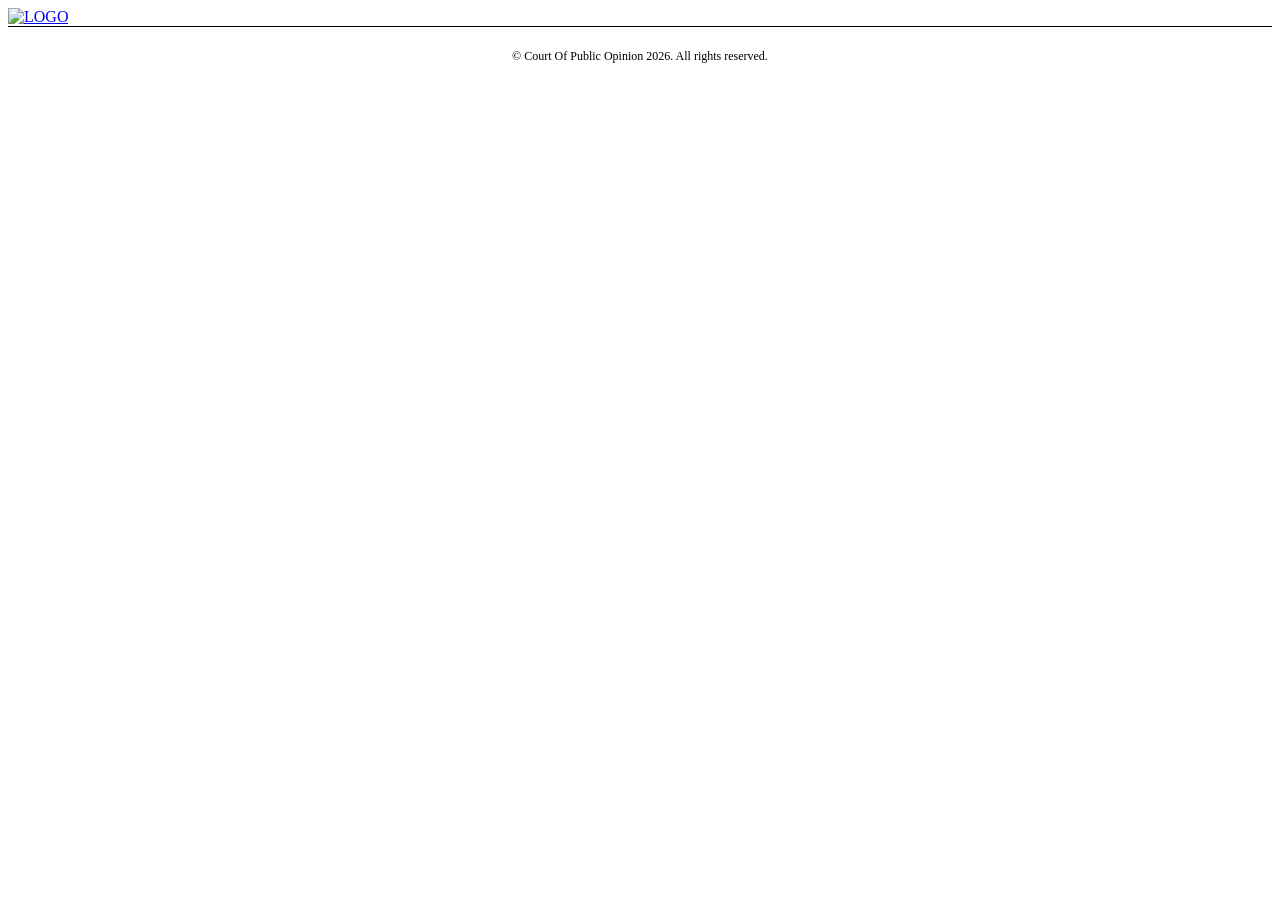
==== client/index.html @ edfc86d5 "start of html, created folder structure" ====
<!DOCTYPE html>
<html lang="en">
<head>
    <meta charset="UTF-8">
    <meta name="viewport" content="width=device-width, initial-scale=1.0">
    <title>Home Page</title>
    <link rel="stylesheet" href="/client/styles/style.css">
</head>
<body>
    <header>
        <a href="/client/index.html">
            <img class="logo" src="/client/assets/#" alt="LOGO">
        </a>
    </header>

    <main>


    </main>

    <footer>
        <p class="copyright">© Court Of Public Opinion 2026. All rights reserved.</p>
    </footer>
    <div id="notification" class="notification hidden"></div>
    <script src=""></script>
</body>

</html>
---- client/styles/style.css ----
footer {
	/*background-color:*/
	padding: 10px;
	text-align: center;
	border-top: 1px solid; /*add color*/
}

.copyright {
	font-size: 12px;
	/*color:*/
}

.notification {
	position: fixed;
	bottom: 20px;
	left: 50%;
	transform: translateX(-50%);
    /*background: #333;
	color: #fff;*/
	padding: 12px 20px;
	border-radius: 8px;
	opacity: 0;
	transition: opacity 0.3s ease;
	pointer-events: none;
}

.notification.show {
	opacity: 1;
}
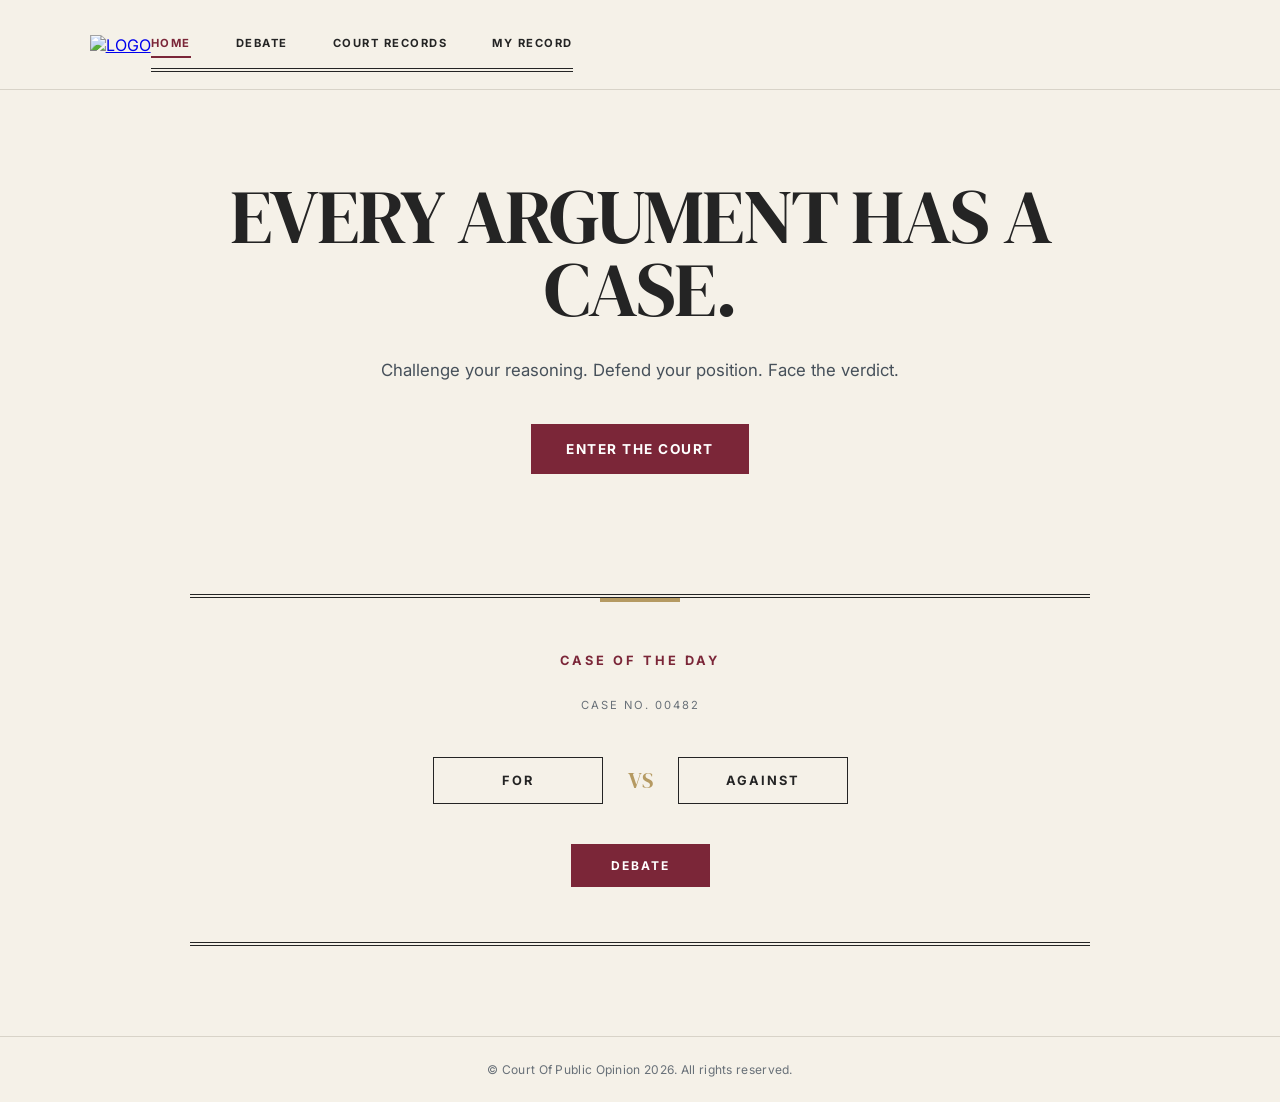
==== commit f8485912: "start on style, index almost finished" ====
--- a/client/index.html
+++ b/client/index.html
@@ -1,28 +1,51 @@
-<!DOCTYPE html>
+<!doctype html>
 <html lang="en">
-<head>
-    <meta charset="UTF-8">
-    <meta name="viewport" content="width=device-width, initial-scale=1.0">
-    <title>Home Page</title>
-    <link rel="stylesheet" href="/client/styles/style.css">
-</head>
-<body>
-    <header>
-        <a href="/client/index.html">
-            <img class="logo" src="/client/assets/#" alt="LOGO">
-        </a>
-    </header>
+	<head>
+		<meta charset="UTF-8" />
+		<meta name="viewport" content="width=device-width, initial-scale=1.0" />
+		<title>Home Page</title>
+		<link rel="stylesheet" href="/client/styles/style.css" />
+	</head>
+	<body>
+		<header>
+			<a href="/client/index.html">
+				<img class="logo" src="/client/assets/#" alt="LOGO" />
+			</a>
+			<nav>
+				<a href="/client/index.html" class="active">HOME</a>
+				<a href="/client/pages/debate.html">DEBATE</a>
+				<a href="/client/pages/cases.html">COURT RECORDS</a>
+				<a href="/client/pages/profile.html">MY RECORD</a>
+			</nav>
+		</header>
 
-    <main>
+		<main>
+			<div class="argument">
+				<h1>EVERY ARGUMENT HAS A CASE.</h1>
+				<p>Challenge your reasoning. Defend your position. Face the verdict.</p>
 
+				<a id="court_btn" href="">ENTER THE COURT</a>
+			</div>
+			<div class="debate">
+				<h1>CASE OF THE DAY</h1>
+				<p class="case-number">CASE NO. 00482</p>
+				<p id="daily_case"></p>
+				<div class="sides">
+					<button>FOR</button>
+					<span>VS</span>
+					<button>AGAINST</button>
+				</div>
 
-    </main>
+				<a id="debate_btn" href="">DEBATE</a>
+			</div>
+		</main>
 
-    <footer>
-        <p class="copyright">© Court Of Public Opinion 2026. All rights reserved.</p>
-    </footer>
-    <div id="notification" class="notification hidden"></div>
-    <script src=""></script>
-</body>
-
-</html>+		<footer>
+			<p class="copyright">
+				© Court Of Public Opinion 2026. All rights reserved.
+			</p>
+		</footer>
+		<div id="notification" class="notification hidden"></div>
+		<script src=""></script>
+	</body>
+</html>
--- a/client/styles/style.css
+++ b/client/styles/style.css
@@ -1,29 +1,499 @@
+/* =========================
+   COURT OF PUBLIC OPINION
+   HOME PAGE
+   ========================= */
+
+@import url('https://fonts.googleapis.com/css2?family=DM+Serif+Display&family=Inter:wght@400;500;600;700&display=swap');
+
+
+/* ---------- RESET ---------- */
+
+* {
+    margin: 0;
+    padding: 0;
+    box-sizing: border-box;
+}
+
+body {
+    min-height: 100vh;
+    background-color: #F5F1E8;
+    color: #242424;
+    font-family: "Inter", sans-serif;
+
+    display: flex;
+    flex-direction: column;
+}
+
+
+/* ---------- HEADER ---------- */
+
+header {
+    width: 100%;
+    height: 90px;
+
+    display: flex;
+    align-items: center;
+
+    padding: 0 7%;
+
+    border-bottom: 1px solid #D8D3C8;
+}
+
+.logo {
+    width: 55px;
+    height: 55px;
+    object-fit: contain;
+}
+
+/* =========================
+   NAVIGATION
+   ========================= */
+
+nav {
+    height: 55px;
+
+    display: flex;
+
+    justify-content: center;
+    align-items: center;
+
+    gap: 45px;
+
+    border-bottom: 4px double #242424;
+}
+
+
+nav a {
+    position: relative;
+
+    color: #242424;
+
+    text-decoration: none;
+
+    font-size: 0.7rem;
+    font-weight: 700;
+
+    letter-spacing: 1.5px;
+
+    transition: color 0.2s ease;
+}
+
+
+/* Burgundy hover */
+
+nav a:hover {
+    color: #7B2638;
+}
+
+
+/* Active page */
+
+nav a.active {
+    color: #7B2638;
+}
+
+
+/* Little line under active page */
+
+nav a.active::after {
+    content: "";
+
+    position: absolute;
+
+    left: 0;
+    bottom: -8px;
+
+    width: 100%;
+    height: 2px;
+
+    background-color: #7B2638;
+}
+
+
+/* ---------- MAIN ---------- */
+
+main {
+    flex: 1;
+
+    width: 100%;
+    max-width: 1200px;
+
+    margin: 0 auto;
+    padding: 90px 40px;
+
+    display: flex;
+    flex-direction: column;
+    align-items: center;
+    gap: 120px;
+}
+
+
+/* ---------- HERO / ARGUMENT ---------- */
+
+.argument {
+    width: 100%;
+    max-width: 900px;
+
+    text-align: center;
+
+    display: flex;
+    flex-direction: column;
+    align-items: center;
+}
+
+.argument h1 {
+    font-family: "DM Serif Display", serif;
+
+    font-size: clamp(3rem, 6vw, 5.5rem);
+    font-weight: 400;
+    line-height: 0.95;
+
+    letter-spacing: -2px;
+
+    max-width: 850px;
+
+    color: #242424;
+}
+
+.argument p {
+    margin-top: 30px;
+
+    font-size: 1.05rem;
+    line-height: 1.7;
+
+    color: #46505A;
+
+    max-width: 550px;
+}
+
+
+/* ---------- ENTER COURT BUTTON ---------- */
+
+#court_btn {
+    margin-top: 40px;
+
+    padding: 16px 34px;
+
+    background-color: #7B2638;
+    color: #FFFFFF;
+
+    text-decoration: none;
+
+    font-size: 0.85rem;
+    font-weight: 700;
+
+    letter-spacing: 1.5px;
+
+    border: 1px solid #7B2638;
+
+    transition: 0.25s ease;
+}
+
+#court_btn:hover {
+    background-color: transparent;
+    color: #7B2638;
+}
+
+
+/* ---------- CASE OF THE DAY ---------- */
+
+.debate {
+    width: 100%;
+    max-width: 900px;
+
+    padding: 55px 65px;
+
+    background: #F5F1E8;
+
+    border-top: 4px double #242424;
+    border-bottom: 4px double #242424;
+
+    text-align: center;
+
+    position: relative;
+}
+
+/* Case number */
+
+.case-number {
+    font-family: "Inter", sans-serif;
+
+    font-size: 0.7rem;
+    letter-spacing: 2px;
+
+    color: #687078;
+
+    margin-bottom: 25px;
+}
+
+/* Main newspaper headline */
+
+#daily_case {
+    font-family: "DM Serif Display", serif;
+
+    font-size: clamp(2rem, 4vw, 3.2rem);
+
+    line-height: 1.1;
+
+    color: #242424;
+
+    max-width: 750px;
+
+    margin: 0 auto 45px;
+}
+
+
+/* =========================
+   FOR VS AGAINST
+   ========================= */
+
+.sides {
+    display: flex;
+
+    align-items: center;
+    justify-content: center;
+
+    gap: 25px;
+
+    width: 100%;
+}
+
+
+/* FOR / AGAINST */
+
+.sides button {
+    width: 170px;
+
+    padding: 15px 20px;
+
+    background: transparent;
+
+    border: 1px solid #242424;
+
+    color: #242424;
+
+    font-family: "Inter", sans-serif;
+
+    font-size: 0.8rem;
+    font-weight: 700;
+
+    letter-spacing: 2px;
+
+    cursor: pointer;
+
+    transition: all 0.25s ease;
+}
+
+.sides button:hover {
+    background: #7B2638;
+    border-color: #7B2638;
+
+    color: #FFFFFF;
+}
+
+
+/* VS */
+
+.sides span {
+    font-family: "DM Serif Display", serif;
+
+    font-size: 1.4rem;
+
+    color: #B59A62;
+
+	flex-shrink: 0;
+}
+/* Decorative gold line */
+
+.debate::before {
+    content: "";
+
+    position: absolute;
+
+    top: 0;
+    left: 50%;
+
+    transform: translateX(-50%);
+
+    width: 80px;
+    height: 4px;
+
+    background-color: #B59A62;
+}
+
+
+.debate h1:first-child {
+    font-family: "Inter", sans-serif;
+
+    font-size: 0.8rem;
+    font-weight: 700;
+
+    letter-spacing: 3px;
+
+    color: #7B2638;
+
+    margin-bottom: 30px;
+}
+
+
+/* Case question */
+
+#daily_case {
+    font-family: "DM Serif Display", serif;
+
+    font-size: clamp(1.8rem, 3vw, 2.7rem);
+
+    line-height: 1.25;
+
+    max-width: 700px;
+
+    margin: 0 auto 45px;
+
+    color: #242424;
+}
+
+/* =========================
+   DEBATE BUTTON
+   ========================= */
+
+#debate_btn {
+    display: inline-block;
+
+    margin-top: 40px;
+
+    padding: 14px 40px;
+
+    background: #7B2638;
+
+    color: #FFFFFF;
+
+    text-decoration: none;
+
+    font-size: 0.75rem;
+    font-weight: 700;
+
+    letter-spacing: 2px;
+
+    transition: all 0.25s ease;
+}
+
+#debate_btn:hover {
+    background: #242424;
+}
+
+/* ---------- FOOTER ---------- */
+
 footer {
-	/*background-color:*/
-	padding: 10px;
-	text-align: center;
-	border-top: 1px solid; /*add color*/
+    width: 100%;
+
+    padding: 25px 7%;
+
+    border-top: 1px solid #D8D3C8;
+
+    text-align: center;
 }
 
 .copyright {
-	font-size: 12px;
-	/*color:*/
-}
+    font-size: 0.75rem;
+
+    color: #687078;
+
+    letter-spacing: 0.3px;
+}
+
+
+/* ---------- NOTIFICATION ---------- */
 
 .notification {
-	position: fixed;
-	bottom: 20px;
-	left: 50%;
-	transform: translateX(-50%);
-    /*background: #333;
-	color: #fff;*/
-	padding: 12px 20px;
-	border-radius: 8px;
-	opacity: 0;
-	transition: opacity 0.3s ease;
-	pointer-events: none;
-}
-
-.notification.show {
-	opacity: 1;
-}
+    position: fixed;
+
+    bottom: 25px;
+    right: 25px;
+
+    padding: 15px 20px;
+
+    background-color: #242424;
+    color: #FFFFFF;
+
+    font-size: 0.85rem;
+
+    border-left: 4px solid #B59A62;
+
+    box-shadow: 0 8px 25px rgba(0, 0, 0, 0.12);
+
+    transition: 0.3s ease;
+}
+
+.hidden {
+    display: none;
+}
+
+
+/* ---------- MOBILE ---------- */
+
+@media (max-width: 700px) {
+
+    header {
+        height: 75px;
+        padding: 0 25px;
+    }
+
+	@media (max-width: 700px) {
+
+    header {
+        padding: 20px 20px 0;
+    }
+
+    nav {
+        gap: 20px;
+
+        overflow-x: auto;
+        justify-content: flex-start;
+
+        padding: 0 10px;
+    }
+
+    nav a {
+        white-space: nowrap;
+
+        font-size: 0.65rem;
+    }
+}
+
+    main {
+        padding: 65px 20px;
+        gap: 80px;
+    }
+
+    .argument h1 {
+        font-size: 3rem;
+    }
+
+    .argument p {
+        font-size: 0.95rem;
+    }
+
+    .debate {
+        padding: 40px 20px;
+    }
+
+    #daily_case {
+        font-size: 1.8rem;
+    }
+
+    .debate h1:nth-of-type(2) {
+        display: block;
+
+        margin: 15px 0;
+    }
+
+    .debate button {
+        width: 100%;
+        max-width: 220px;
+    }
+
+    #debate_btn {
+        width: 100%;
+        max-width: 220px;
+    }
+}
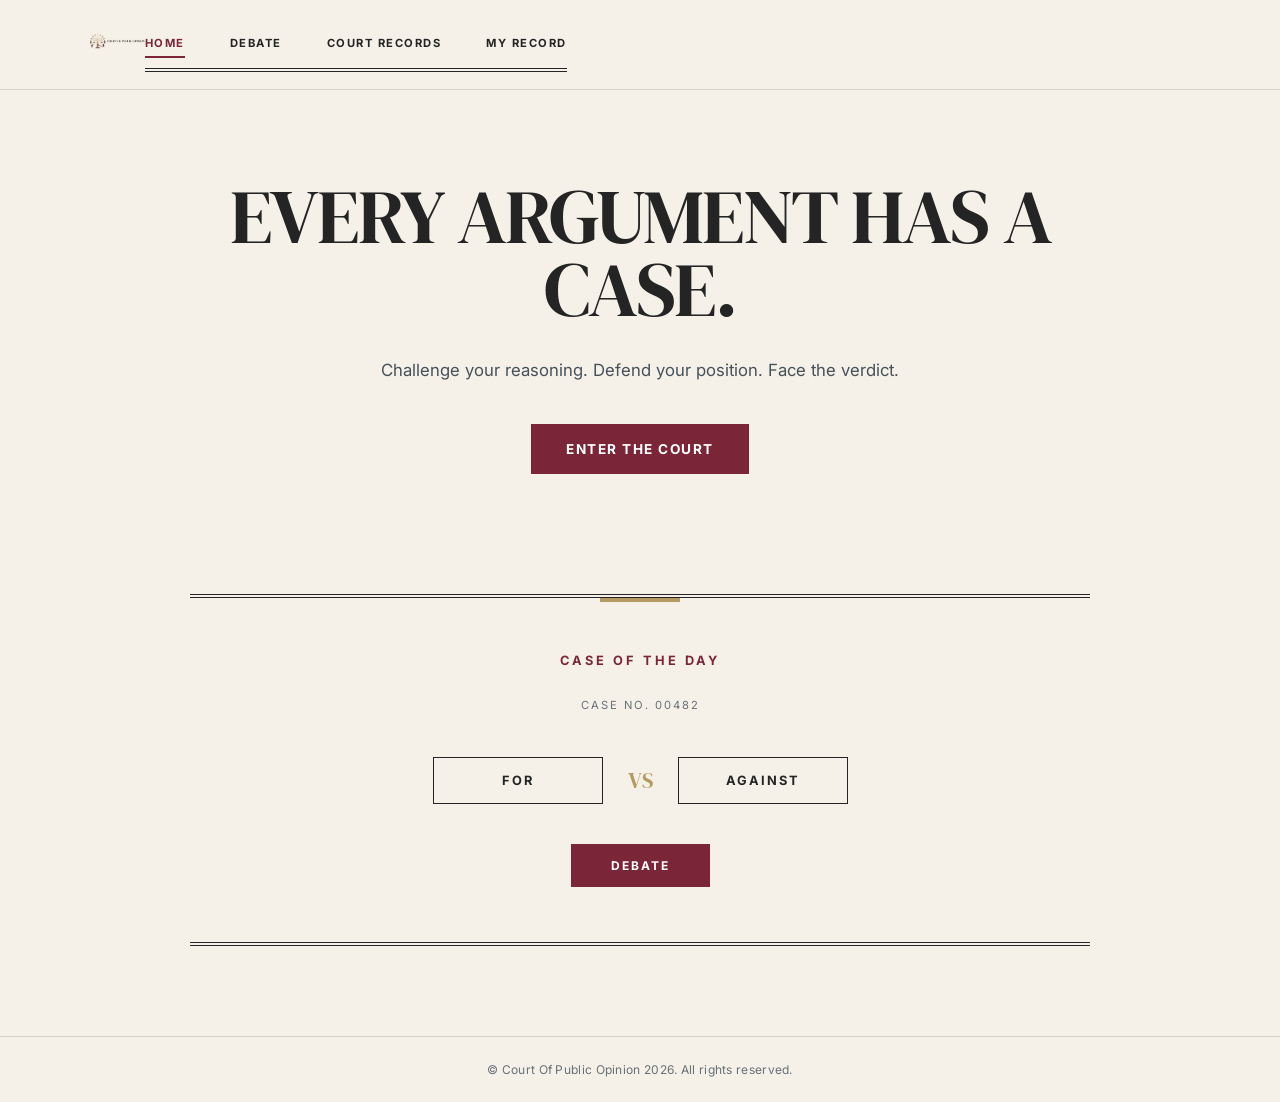
==== commit 0c617c8e: "profile php and js almost complete" ====
--- a/client/index.html
+++ b/client/index.html
@@ -9,7 +9,7 @@
 	<body>
 		<header>
 			<a href="/client/index.html">
-				<img class="logo" src="/client/assets/#" alt="LOGO" />
+				<img class="logo" src="/client/assets/logo.png" alt="LOGO" />
 			</a>
 			<nav>
 				<a href="/client/index.html" class="active">HOME</a>
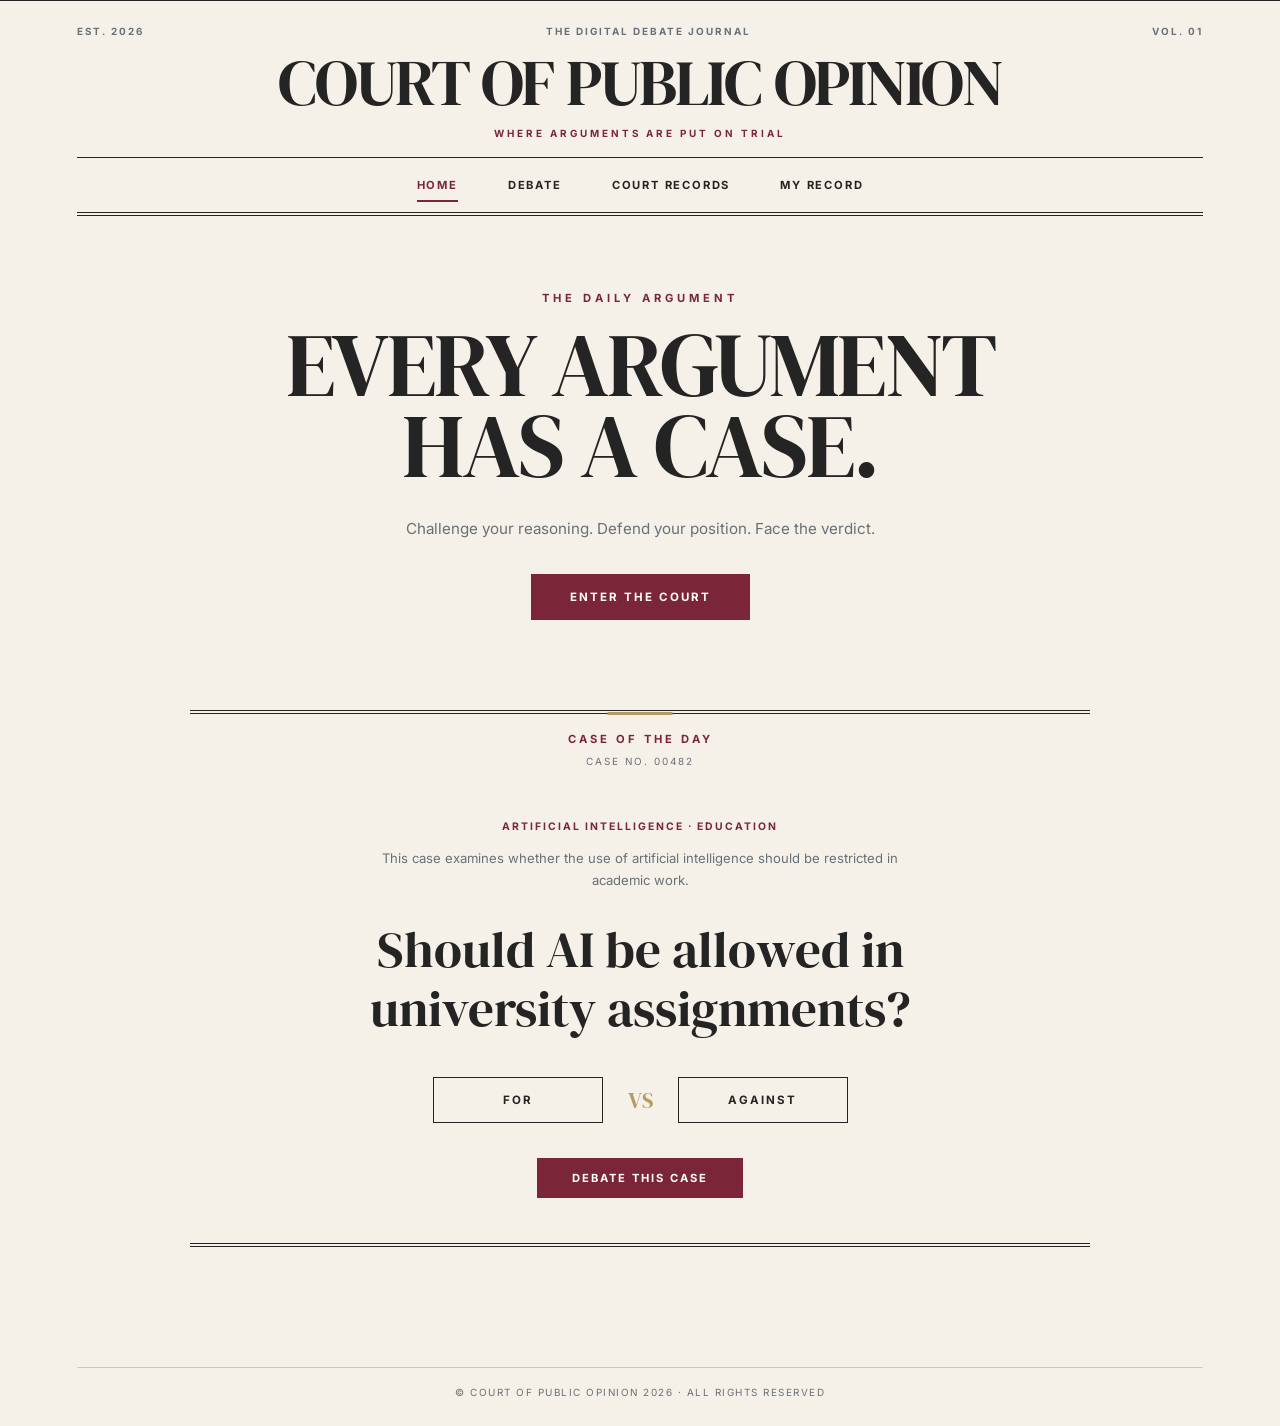
==== commit 4d924148: "index html done" ====
--- a/client/index.html
+++ b/client/index.html
@@ -3,49 +3,106 @@
 	<head>
 		<meta charset="UTF-8" />
 		<meta name="viewport" content="width=device-width, initial-scale=1.0" />
-		<title>Home Page</title>
+
+		<title>Court of Public Opinion</title>
+
 		<link rel="stylesheet" href="/client/styles/style.css" />
 	</head>
+
 	<body>
+
 		<header>
-			<a href="/client/index.html">
-				<img class="logo" src="/client/assets/logo.png" alt="LOGO" />
-			</a>
+			<div class="masthead">
+				<div class="masthead-top">
+					<span>EST. 2026</span>
+					<span>THE DIGITAL DEBATE JOURNAL</span>
+					<span>VOL. 01</span>
+				</div>
+
+				<a href="/client/index.html" class="brand"> COURT OF PUBLIC OPINION </a>
+
+				<div class="masthead-tagline">WHERE ARGUMENTS ARE PUT ON TRIAL</div>
+			</div>
+
+			<!-- Navigation -->
+
 			<nav>
 				<a href="/client/index.html" class="active">HOME</a>
-				<a href="/client/pages/debate.html">DEBATE</a>
-				<a href="/client/pages/cases.html">COURT RECORDS</a>
-				<a href="/client/pages/profile.html">MY RECORD</a>
+
+				<a href="/client/pages/debate.html"> DEBATE </a>
+
+				<a href="/client/pages/cases.html"> COURT RECORDS </a>
+
+				<a href="/client/pages/profile.html"> MY RECORD </a>
 			</nav>
 		</header>
 
 		<main>
-			<div class="argument">
-				<h1>EVERY ARGUMENT HAS A CASE.</h1>
-				<p>Challenge your reasoning. Defend your position. Face the verdict.</p>
+			<!-- HERO -->
 
-				<a id="court_btn" href="">ENTER THE COURT</a>
-			</div>
-			<div class="debate">
-				<h1>CASE OF THE DAY</h1>
-				<p class="case-number">CASE NO. 00482</p>
-				<p id="daily_case"></p>
-				<div class="sides">
-					<button>FOR</button>
-					<span>VS</span>
-					<button>AGAINST</button>
+			<section class="hero">
+				<p class="section-label">THE DAILY ARGUMENT</p>
+
+				<h1>
+					EVERY ARGUMENT<br />
+					HAS A CASE.
+				</h1>
+
+				<p class="hero-description">
+					Challenge your reasoning. Defend your position. Face the verdict.
+				</p>
+
+				<a href="/client/pages/debate.html" class="court-button">
+					ENTER THE COURT
+				</a>
+			</section>
+
+			<section class="case-section">
+				<div class="case-header">
+					<span class="case-label"> CASE OF THE DAY </span>
+
+					<span class="case-number"> CASE NO. 00482 </span>
 				</div>
 
-				<a id="debate_btn" href="">DEBATE</a>
-			</div>
+				<div class="case-content">
+					<p class="case-category">ARTIFICIAL INTELLIGENCE · EDUCATION</p>
+
+					<p class="case-description">
+						This case examines whether the use of artificial intelligence should
+						be restricted in academic work.
+					</p>
+
+					<h2 id="daily_case">
+						Should AI be allowed in university assignments?
+					</h2>
+
+					<!-- Debate sides -->
+
+					<div class="sides">
+						<button type="button">FOR</button>
+
+						<span class="vs"> VS </span>
+
+						<button type="button">AGAINST</button>
+					</div>
+
+					<a href="/client/pages/debate.html" class="debate-button">
+						DEBATE THIS CASE
+					</a>
+				</div>
+			</section>
 		</main>
 
 		<footer>
-			<p class="copyright">
-				© Court Of Public Opinion 2026. All rights reserved.
-			</p>
+			<div class="footer-line"></div>
+
+			<p>© COURT OF PUBLIC OPINION 2026 · ALL RIGHTS RESERVED</p>
 		</footer>
+
+		<!-- Notification -->
+
 		<div id="notification" class="notification hidden"></div>
-		<script src=""></script>
+
+		<script src="/client/scripts/script.js"></script>
 	</body>
 </html>
--- a/client/styles/style.css
+++ b/client/styles/style.css
@@ -1,23 +1,60 @@
-/* =========================
+/* =========================================================
    COURT OF PUBLIC OPINION
    HOME PAGE
-   ========================= */
+   ========================================================= */
+
+
+/* =========================================================
+   FONTS
+   ========================================================= */
 
 @import url('https://fonts.googleapis.com/css2?family=DM+Serif+Display&family=Inter:wght@400;500;600;700&display=swap');
 
 
-/* ---------- RESET ---------- */
+/* =========================================================
+   VARIABLES
+   ========================================================= */
+
+:root {
+
+    --paper: #F5F1E8;
+    --paper-light: #FAF8F2;
+
+    --ink: #242424;
+    --gray: #687078;
+    --border: #CFC9BC;
+
+    --burgundy: #7B2638;
+    --gold: #B59A62;
+
+}
+
+
+/* =========================================================
+   RESET
+   ========================================================= */
 
 * {
     margin: 0;
     padding: 0;
+
     box-sizing: border-box;
 }
 
+
+html {
+    scroll-behavior: smooth;
+}
+
+
 body {
+
     min-height: 100vh;
-    background-color: #F5F1E8;
-    color: #242424;
+
+    background-color: var(--paper);
+
+    color: var(--ink);
+
     font-family: "Inter", sans-serif;
 
     display: flex;
@@ -25,475 +62,845 @@
 }
 
 
-/* ---------- HEADER ---------- */
+/* =========================================================
+   HEADER
+   ========================================================= */
 
 header {
+
     width: 100%;
-    height: 90px;
+
+    padding: 24px 6% 0;
+
+    border-top: 1px solid var(--ink);
+
+}
+
+
+/* =========================================================
+   NEWSPAPER MASTHEAD
+   ========================================================= */
+
+.masthead {
+
+    width: 100%;
+
+    text-align: center;
+
+    border-bottom: 1px solid var(--ink);
+
+    padding-bottom: 18px;
+
+}
+
+
+/* Top newspaper information */
+
+.masthead-top {
 
     display: flex;
+
+    justify-content: space-between;
+
     align-items: center;
 
-    padding: 0 7%;
-
-    border-bottom: 1px solid #D8D3C8;
-}
-
-.logo {
-    width: 55px;
-    height: 55px;
-    object-fit: contain;
-}
-
-/* =========================
+    margin-bottom: 14px;
+
+}
+
+
+.masthead-top span {
+
+    font-size: 0.62rem;
+
+    font-weight: 700;
+
+    letter-spacing: 2px;
+
+    color: var(--gray);
+
+}
+
+
+/* Main website name */
+
+.brand {
+
+    display: block;
+
+    font-family: "DM Serif Display", serif;
+
+    font-size: clamp(2.3rem, 5vw, 4.4rem);
+
+    font-weight: 400;
+
+    line-height: 1;
+
+    letter-spacing: -1.5px;
+
+    color: var(--ink);
+
+    text-decoration: none;
+
+}
+
+
+/* Small tagline */
+
+.masthead-tagline {
+
+    margin-top: 12px;
+
+    font-size: 0.62rem;
+
+    font-weight: 700;
+
+    letter-spacing: 3px;
+
+    color: var(--burgundy);
+
+}
+
+
+/* =========================================================
    NAVIGATION
-   ========================= */
+   ========================================================= */
 
 nav {
-    height: 55px;
+
+    height: 58px;
 
     display: flex;
 
     justify-content: center;
+
     align-items: center;
 
-    gap: 45px;
-
-    border-bottom: 4px double #242424;
+    gap: 50px;
+
+    border-bottom: 4px double var(--ink);
+
 }
 
 
 nav a {
+
     position: relative;
 
-    color: #242424;
-
     text-decoration: none;
 
+    color: var(--ink);
+
     font-size: 0.7rem;
+
     font-weight: 700;
 
+    letter-spacing: 1.8px;
+
+    transition: color 0.2s ease;
+
+}
+
+
+nav a:hover {
+
+    color: var(--burgundy);
+
+}
+
+
+nav a.active {
+
+    color: var(--burgundy);
+
+}
+
+
+/* Active page line */
+
+nav a.active::after {
+
+    content: "";
+
+    position: absolute;
+
+    left: 0;
+
+    bottom: -10px;
+
+    width: 100%;
+
+    height: 2px;
+
+    background-color: var(--burgundy);
+
+}
+
+
+/* =========================================================
+   MAIN
+   ========================================================= */
+
+main {
+
+    width: 100%;
+
+    max-width: 1200px;
+
+    margin: 0 auto;
+
+    padding: 75px 40px 100px;
+
+    flex: 1;
+
+}
+
+
+/* =========================================================
+   HERO
+   ========================================================= */
+
+.hero {
+
+    text-align: center;
+
+    max-width: 950px;
+
+    margin: 0 auto 90px;
+
+}
+
+
+/* Small editorial label */
+
+.section-label {
+
+    margin-bottom: 20px;
+
+    font-size: 0.7rem;
+
+    font-weight: 700;
+
+    letter-spacing: 4px;
+
+    color: var(--burgundy);
+
+}
+
+
+/* Main headline */
+
+.hero h1 {
+
+    font-family: "DM Serif Display", serif;
+
+    font-size: clamp(3.5rem, 7vw, 6.5rem);
+
+    font-weight: 400;
+
+    line-height: 0.9;
+
+    letter-spacing: -2.5px;
+
+    color: var(--ink);
+
+}
+
+
+/* Hero description */
+
+.hero-description {
+
+    max-width: 550px;
+
+    margin: 30px auto 0;
+
+    font-size: 0.95rem;
+
+    line-height: 1.7;
+
+    color: var(--gray);
+
+}
+
+
+/* =========================================================
+   ENTER THE COURT BUTTON
+   ========================================================= */
+
+.court-button {
+
+    display: inline-block;
+
+    margin-top: 32px;
+
+    padding: 15px 38px;
+
+    background-color: var(--burgundy);
+
+    border: 1px solid var(--burgundy);
+
+    color: white;
+
+    text-decoration: none;
+
+    font-size: 0.72rem;
+
+    font-weight: 700;
+
+    letter-spacing: 2px;
+
+    transition: all 0.25s ease;
+
+}
+
+
+.court-button:hover {
+
+    background-color: transparent;
+
+    color: var(--burgundy);
+
+}
+
+
+/* =========================================================
+   CASE SECTION
+   ========================================================= */
+
+.case-section {
+
+    width: 100%;
+
+    max-width: 900px;
+
+    margin: 0 auto;
+
+}
+
+
+/* =========================================================
+   CASE HEADER
+   ========================================================= */
+
+.case-header {
+
+    position: relative;
+
+    display: flex;
+
+    flex-direction: column;
+
+    align-items: center;
+
+    text-align: center;
+
+    padding: 18px 0;
+
+    border-top: 4px double var(--ink);
+
+}
+
+
+/* Small gold decorative line */
+
+.case-header::before {
+
+    content: "";
+
+    position: absolute;
+
+    top: -2px;
+
+    left: 50%;
+
+    transform: translateX(-50%);
+
+    width: 65px;
+
+    height: 3px;
+
+    background-color: var(--gold);
+
+}
+
+
+/* Case of the day */
+
+.case-label {
+
+    font-size: 0.7rem;
+
+    font-weight: 700;
+
+    letter-spacing: 3px;
+
+    color: var(--burgundy);
+
+}
+
+
+/* Case number */
+
+.case-number {
+
+    margin-top: 9px;
+
+    font-size: 0.62rem;
+
+    letter-spacing: 2px;
+
+    color: var(--gray);
+
+}
+
+
+/* =========================================================
+   CASE CONTENT
+   ========================================================= */
+
+.case-content {
+
+    text-align: center;
+
+    padding: 35px 40px 45px;
+
+    border-bottom: 4px double var(--ink);
+
+}
+
+
+/* Category */
+
+.case-category {
+
+    margin-bottom: 14px;
+
+    font-size: 0.65rem;
+
+    font-weight: 700;
+
+    letter-spacing: 2px;
+
+    color: var(--burgundy);
+
+}
+
+
+/* Explanation */
+
+.case-description {
+
+    max-width: 560px;
+
+    margin: 0 auto 28px;
+
+    font-size: 0.82rem;
+
+    line-height: 1.7;
+
+    color: var(--gray);
+
+}
+
+
+/* Actual question */
+
+#daily_case {
+
+    max-width: 750px;
+
+    margin: 0 auto 40px;
+
+    font-family: "DM Serif Display", serif;
+
+    font-size: clamp(2rem, 4vw, 3.2rem);
+
+    font-weight: 400;
+
+    line-height: 1.15;
+
+    color: var(--ink);
+
+}
+
+
+/* =========================================================
+   FOR / VS / AGAINST
+   ========================================================= */
+
+.sides {
+
+    display: flex;
+
+    align-items: center;
+
+    justify-content: center;
+
+    gap: 25px;
+
+}
+
+
+/* FOR and AGAINST */
+
+.sides button {
+
+    width: 170px;
+
+    padding: 15px 20px;
+
+    background-color: transparent;
+
+    border: 1px solid var(--ink);
+
+    color: var(--ink);
+
+    font-family: "Inter", sans-serif;
+
+    font-size: 0.72rem;
+
+    font-weight: 700;
+
+    letter-spacing: 2px;
+
+    cursor: pointer;
+
+    transition: all 0.25s ease;
+
+}
+
+
+.sides button:hover {
+
+    background-color: var(--burgundy);
+
+    border-color: var(--burgundy);
+
+    color: white;
+
+}
+
+
+/* VS */
+
+.vs {
+
+    font-family: "DM Serif Display", serif;
+
+    font-size: 1.35rem;
+
+    color: var(--gold);
+
+}
+
+
+/* =========================================================
+   DEBATE BUTTON
+   ========================================================= */
+
+.debate-button {
+
+    display: inline-block;
+
+    margin-top: 35px;
+
+    padding: 13px 35px;
+
+    background-color: var(--burgundy);
+
+    color: white;
+
+    text-decoration: none;
+
+    font-size: 0.7rem;
+
+    font-weight: 700;
+
+    letter-spacing: 2px;
+
+    transition: all 0.25s ease;
+
+}
+
+
+.debate-button:hover {
+
+    background-color: var(--ink);
+
+}
+
+
+/* =========================================================
+   FOOTER
+   ========================================================= */
+
+footer {
+
+    width: 100%;
+
+    padding: 20px 6% 28px;
+
+    text-align: center;
+
+}
+
+
+.footer-line {
+
+    width: 100%;
+
+    height: 1px;
+
+    margin-bottom: 18px;
+
+    background-color: var(--border);
+
+}
+
+
+footer p {
+
+    font-size: 0.62rem;
+
     letter-spacing: 1.5px;
 
-    transition: color 0.2s ease;
-}
-
-
-/* Burgundy hover */
-
-nav a:hover {
-    color: #7B2638;
-}
-
-
-/* Active page */
-
-nav a.active {
-    color: #7B2638;
-}
-
-
-/* Little line under active page */
-
-nav a.active::after {
-    content: "";
-
-    position: absolute;
-
-    left: 0;
-    bottom: -8px;
-
-    width: 100%;
-    height: 2px;
-
-    background-color: #7B2638;
-}
-
-
-/* ---------- MAIN ---------- */
-
-main {
-    flex: 1;
-
-    width: 100%;
-    max-width: 1200px;
-
-    margin: 0 auto;
-    padding: 90px 40px;
-
-    display: flex;
-    flex-direction: column;
-    align-items: center;
-    gap: 120px;
-}
-
-
-/* ---------- HERO / ARGUMENT ---------- */
-
-.argument {
-    width: 100%;
-    max-width: 900px;
-
-    text-align: center;
-
-    display: flex;
-    flex-direction: column;
-    align-items: center;
-}
-
-.argument h1 {
-    font-family: "DM Serif Display", serif;
-
-    font-size: clamp(3rem, 6vw, 5.5rem);
-    font-weight: 400;
-    line-height: 0.95;
-
-    letter-spacing: -2px;
-
-    max-width: 850px;
-
-    color: #242424;
-}
-
-.argument p {
-    margin-top: 30px;
-
-    font-size: 1.05rem;
-    line-height: 1.7;
-
-    color: #46505A;
-
-    max-width: 550px;
-}
-
-
-/* ---------- ENTER COURT BUTTON ---------- */
-
-#court_btn {
-    margin-top: 40px;
-
-    padding: 16px 34px;
-
-    background-color: #7B2638;
-    color: #FFFFFF;
-
-    text-decoration: none;
-
-    font-size: 0.85rem;
-    font-weight: 700;
-
-    letter-spacing: 1.5px;
-
-    border: 1px solid #7B2638;
-
-    transition: 0.25s ease;
-}
-
-#court_btn:hover {
-    background-color: transparent;
-    color: #7B2638;
-}
-
-
-/* ---------- CASE OF THE DAY ---------- */
-
-.debate {
-    width: 100%;
-    max-width: 900px;
-
-    padding: 55px 65px;
-
-    background: #F5F1E8;
-
-    border-top: 4px double #242424;
-    border-bottom: 4px double #242424;
-
-    text-align: center;
-
-    position: relative;
-}
-
-/* Case number */
-
-.case-number {
-    font-family: "Inter", sans-serif;
-
-    font-size: 0.7rem;
-    letter-spacing: 2px;
-
-    color: #687078;
-
-    margin-bottom: 25px;
-}
-
-/* Main newspaper headline */
-
-#daily_case {
-    font-family: "DM Serif Display", serif;
-
-    font-size: clamp(2rem, 4vw, 3.2rem);
-
-    line-height: 1.1;
-
-    color: #242424;
-
-    max-width: 750px;
-
-    margin: 0 auto 45px;
-}
-
-
-/* =========================
-   FOR VS AGAINST
-   ========================= */
-
-.sides {
-    display: flex;
-
-    align-items: center;
-    justify-content: center;
-
-    gap: 25px;
-
-    width: 100%;
-}
-
-
-/* FOR / AGAINST */
-
-.sides button {
-    width: 170px;
+    color: var(--gray);
+
+}
+
+
+/* =========================================================
+   NOTIFICATION
+   ========================================================= */
+
+.notification {
+
+    position: fixed;
+
+    bottom: 25px;
+
+    right: 25px;
 
     padding: 15px 20px;
 
-    background: transparent;
-
-    border: 1px solid #242424;
-
-    color: #242424;
-
-    font-family: "Inter", sans-serif;
+    background-color: var(--ink);
+
+    color: white;
+
+    border-left: 4px solid var(--gold);
 
     font-size: 0.8rem;
-    font-weight: 700;
-
-    letter-spacing: 2px;
-
-    cursor: pointer;
-
-    transition: all 0.25s ease;
-}
-
-.sides button:hover {
-    background: #7B2638;
-    border-color: #7B2638;
-
-    color: #FFFFFF;
-}
-
-
-/* VS */
-
-.sides span {
-    font-family: "DM Serif Display", serif;
-
-    font-size: 1.4rem;
-
-    color: #B59A62;
-
-	flex-shrink: 0;
-}
-/* Decorative gold line */
-
-.debate::before {
-    content: "";
-
-    position: absolute;
-
-    top: 0;
-    left: 50%;
-
-    transform: translateX(-50%);
-
-    width: 80px;
-    height: 4px;
-
-    background-color: #B59A62;
-}
-
-
-.debate h1:first-child {
-    font-family: "Inter", sans-serif;
-
-    font-size: 0.8rem;
-    font-weight: 700;
-
-    letter-spacing: 3px;
-
-    color: #7B2638;
-
-    margin-bottom: 30px;
-}
-
-
-/* Case question */
-
-#daily_case {
-    font-family: "DM Serif Display", serif;
-
-    font-size: clamp(1.8rem, 3vw, 2.7rem);
-
-    line-height: 1.25;
-
-    max-width: 700px;
-
-    margin: 0 auto 45px;
-
-    color: #242424;
-}
-
-/* =========================
-   DEBATE BUTTON
-   ========================= */
-
-#debate_btn {
-    display: inline-block;
-
-    margin-top: 40px;
-
-    padding: 14px 40px;
-
-    background: #7B2638;
-
-    color: #FFFFFF;
-
-    text-decoration: none;
-
-    font-size: 0.75rem;
-    font-weight: 700;
-
-    letter-spacing: 2px;
-
-    transition: all 0.25s ease;
-}
-
-#debate_btn:hover {
-    background: #242424;
-}
-
-/* ---------- FOOTER ---------- */
-
-footer {
-    width: 100%;
-
-    padding: 25px 7%;
-
-    border-top: 1px solid #D8D3C8;
-
-    text-align: center;
-}
-
-.copyright {
-    font-size: 0.75rem;
-
-    color: #687078;
-
-    letter-spacing: 0.3px;
-}
-
-
-/* ---------- NOTIFICATION ---------- */
-
-.notification {
-    position: fixed;
-
-    bottom: 25px;
-    right: 25px;
-
-    padding: 15px 20px;
-
-    background-color: #242424;
-    color: #FFFFFF;
-
-    font-size: 0.85rem;
-
-    border-left: 4px solid #B59A62;
 
     box-shadow: 0 8px 25px rgba(0, 0, 0, 0.12);
 
-    transition: 0.3s ease;
-}
+}
+
 
 .hidden {
+
     display: none;
-}
-
-
-/* ---------- MOBILE ---------- */
+
+}
+
+
+/* =========================================================
+   RESPONSIVE
+   ========================================================= */
 
 @media (max-width: 700px) {
 
+
+    /* Header */
+
     header {
-        height: 75px;
-        padding: 0 25px;
-    }
-
-	@media (max-width: 700px) {
-
-    header {
-        padding: 20px 20px 0;
-    }
+
+        padding: 18px 20px 0;
+
+    }
+
+
+    .masthead-top span:nth-child(2) {
+
+        display: none;
+
+    }
+
+
+    .masthead-top {
+
+        justify-content: space-between;
+
+    }
+
+
+    .brand {
+
+        font-size: 2.25rem;
+
+    }
+
+
+    .masthead-tagline {
+
+        font-size: 0.55rem;
+
+        letter-spacing: 2px;
+
+    }
+
+
+    /* Navigation */
 
     nav {
-        gap: 20px;
+
+        gap: 24px;
+
+        height: 52px;
 
         overflow-x: auto;
+
         justify-content: flex-start;
 
-        padding: 0 10px;
-    }
+        padding: 0 8px;
+
+    }
+
 
     nav a {
+
         white-space: nowrap;
 
+        font-size: 0.62rem;
+
+    }
+
+
+    /* Main */
+
+    main {
+
+        padding: 55px 20px 75px;
+
+    }
+
+
+    /* Hero */
+
+    .hero {
+
+        margin-bottom: 70px;
+
+    }
+
+
+    .hero h1 {
+
+        font-size: 3.5rem;
+
+        letter-spacing: -1.5px;
+
+    }
+
+
+    .hero-description {
+
+        font-size: 0.85rem;
+
+    }
+
+
+    /* Case */
+
+    .case-content {
+
+        padding: 30px 15px 40px;
+
+    }
+
+
+    #daily_case {
+
+        font-size: 2rem;
+
+    }
+
+
+    .case-description {
+
+        font-size: 0.78rem;
+
+    }
+
+
+    /* Sides */
+
+    .sides {
+
+        gap: 12px;
+
+    }
+
+
+    .sides button {
+
+        width: 130px;
+
+        padding: 13px 10px;
+
+    }
+
+
+    .vs {
+
+        font-size: 1.15rem;
+
+    }
+
+
+    /* Footer */
+
+    footer p {
+
+        font-size: 0.55rem;
+
+    }
+
+}
+
+
+/* Very small screens */
+
+@media (max-width: 400px) {
+
+
+    .brand {
+
+        font-size: 1.8rem;
+
+    }
+
+
+    .hero h1 {
+
+        font-size: 2.8rem;
+
+    }
+
+
+    .sides {
+
+        gap: 7px;
+
+    }
+
+
+    .sides button {
+
+        width: 115px;
+
         font-size: 0.65rem;
-    }
-}
-
-    main {
-        padding: 65px 20px;
-        gap: 80px;
-    }
-
-    .argument h1 {
-        font-size: 3rem;
-    }
-
-    .argument p {
-        font-size: 0.95rem;
-    }
-
-    .debate {
-        padding: 40px 20px;
-    }
-
-    #daily_case {
-        font-size: 1.8rem;
-    }
-
-    .debate h1:nth-of-type(2) {
-        display: block;
-
-        margin: 15px 0;
-    }
-
-    .debate button {
-        width: 100%;
-        max-width: 220px;
-    }
-
-    #debate_btn {
-        width: 100%;
-        max-width: 220px;
-    }
-}
+
+    }
+
+}
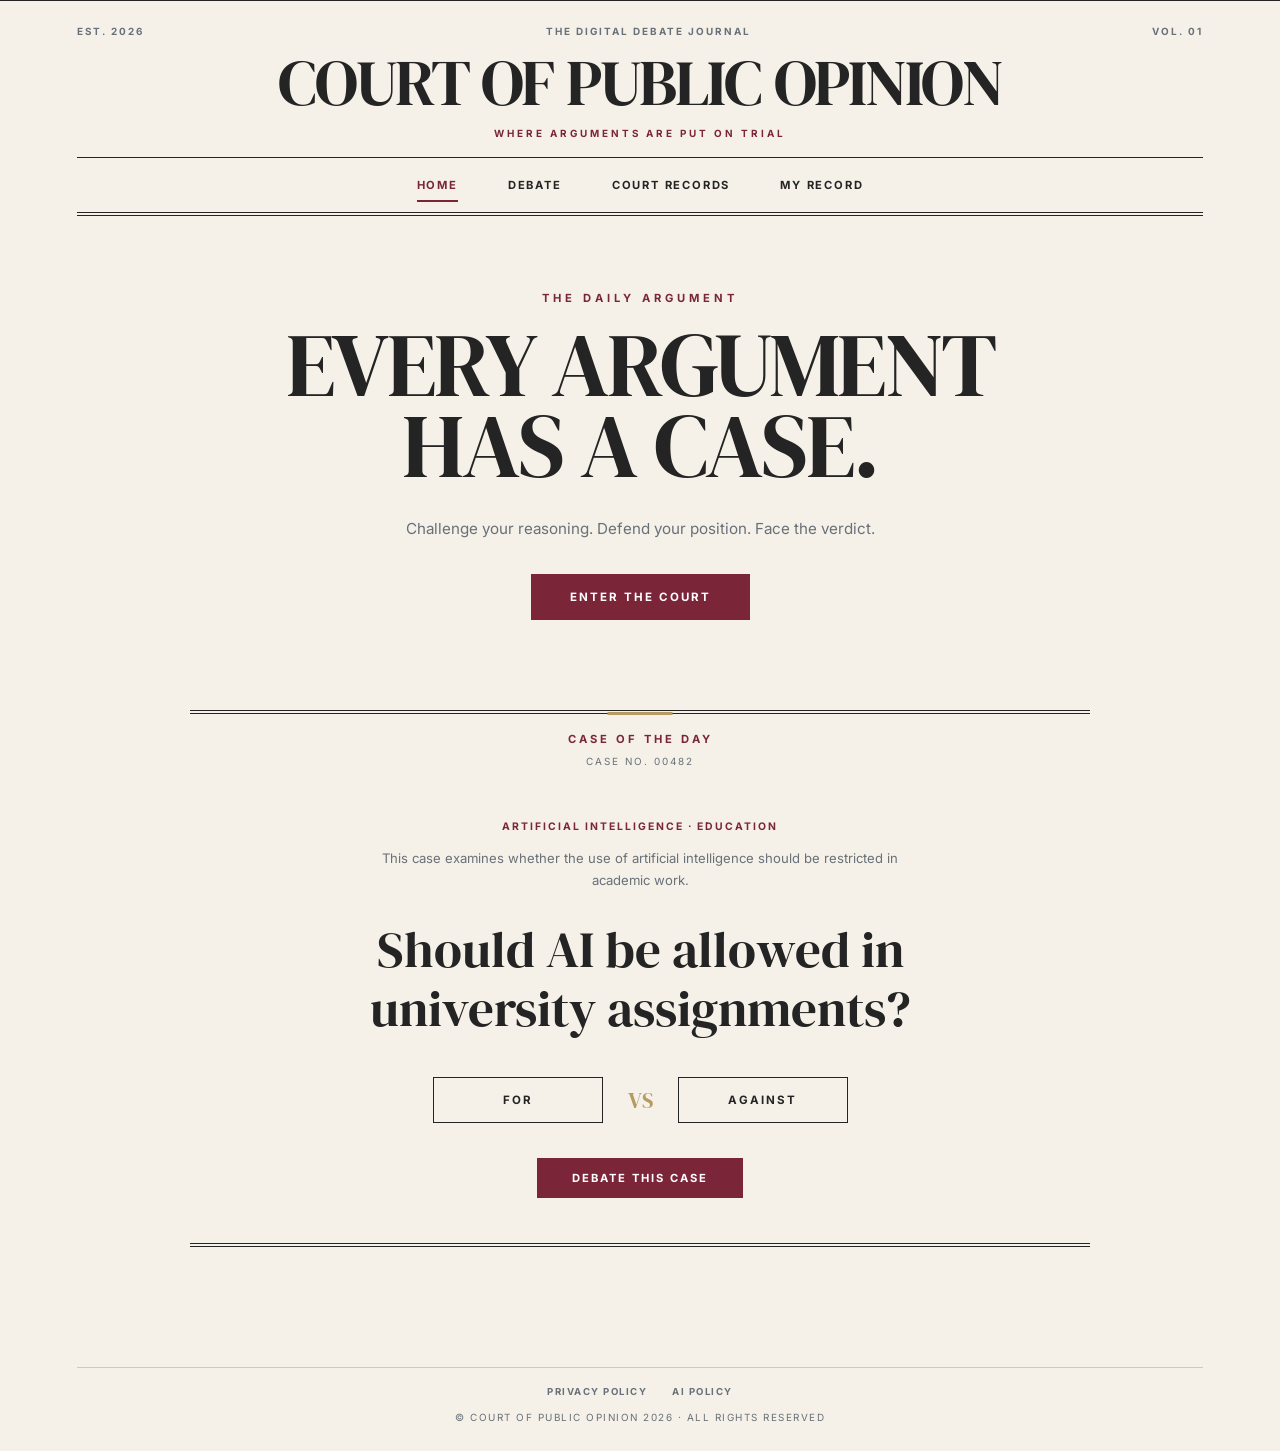
==== commit d816c997: "policies are done" ====
--- a/client/index.html
+++ b/client/index.html
@@ -10,7 +10,6 @@
 	</head>
 
 	<body>
-
 		<header>
 			<div class="masthead">
 				<div class="masthead-top">
@@ -96,6 +95,11 @@
 		<footer>
 			<div class="footer-line"></div>
 
+			<div class="footer-links">
+				<a href="/client/pages/policies/privacy_policy.html">PRIVACY POLICY</a>
+				<a href="/client/pages/policies/ai_policy.html">AI POLICY</a>
+			</div>
+
 			<p>© COURT OF PUBLIC OPINION 2026 · ALL RIGHTS RESERVED</p>
 		</footer>
 
@@ -103,6 +107,9 @@
 
 		<div id="notification" class="notification hidden"></div>
 
-		<script src="/client/scripts/script.js"></script>
+		<script src="/client/scripts/env.js"></script>
+		<script src="/client/scripts/axios.min.js"></script>
+		<script src="/client/scripts/helper.js"></script>
+		<script src="/client/scripts/profile.js"></script>
 	</body>
 </html>
--- a/client/styles/style.css
+++ b/client/styles/style.css
@@ -659,6 +659,43 @@
 }
 
 
+.footer-links {
+
+    display: flex;
+
+    justify-content: center;
+
+    gap: 25px;
+
+    margin-bottom: 14px;
+
+}
+
+
+.footer-links a {
+
+    text-decoration: none;
+
+    font-size: 0.6rem;
+
+    font-weight: 700;
+
+    letter-spacing: 1.5px;
+
+    color: var(--gray);
+
+    transition: color 0.2s ease;
+
+}
+
+
+.footer-links a:hover {
+
+    color: var(--burgundy);
+
+}
+
+
 footer p {
 
     font-size: 0.62rem;
@@ -860,6 +897,13 @@
 
     /* Footer */
 
+    .footer-links {
+
+        gap: 15px;
+
+    }
+
+
     footer p {
 
         font-size: 0.55rem;
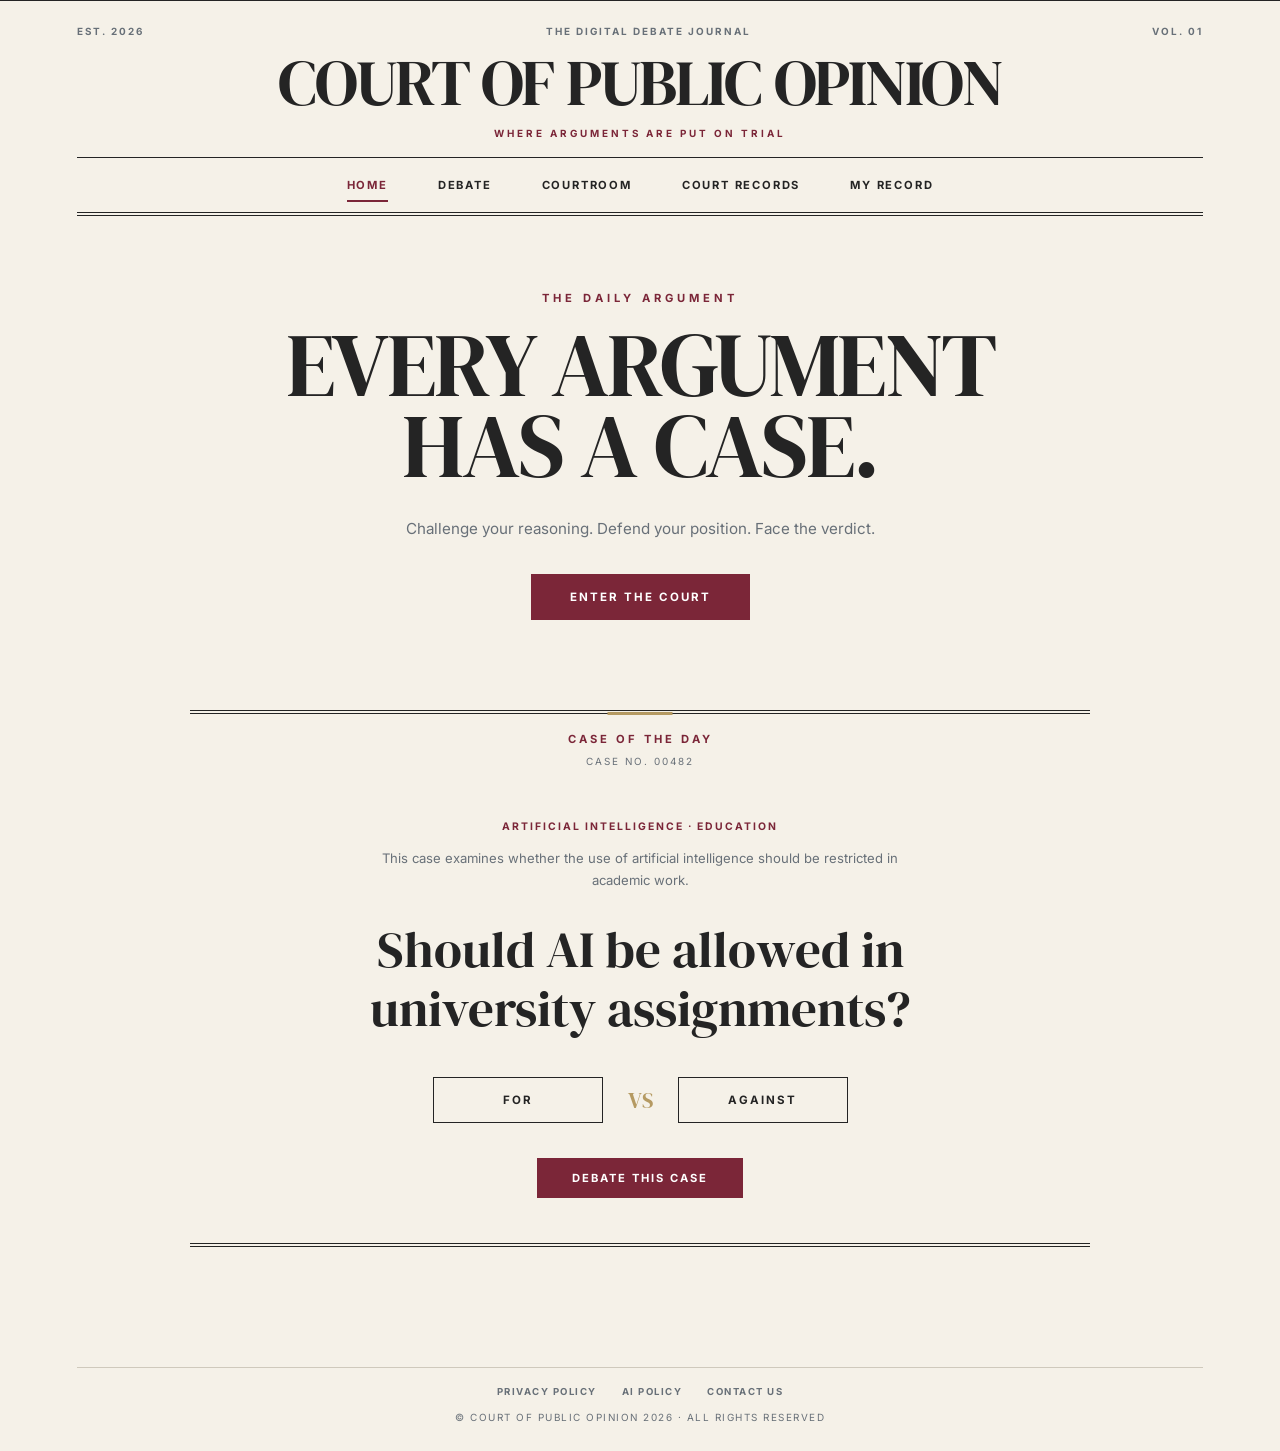
==== commit cd6b5a77: "html and css almost done, contact us up and running" ====
--- a/client/index.html
+++ b/client/index.html
@@ -23,12 +23,12 @@
 				<div class="masthead-tagline">WHERE ARGUMENTS ARE PUT ON TRIAL</div>
 			</div>
 
-			<!-- Navigation -->
-
 			<nav>
 				<a href="/client/index.html" class="active">HOME</a>
 
 				<a href="/client/pages/debate.html"> DEBATE </a>
+
+				<a href="/client/pages/courtroom.html"> COURTROOM </a>
 
 				<a href="/client/pages/cases.html"> COURT RECORDS </a>
 
@@ -37,8 +37,6 @@
 		</header>
 
 		<main>
-			<!-- HERO -->
-
 			<section class="hero">
 				<p class="section-label">THE DAILY ARGUMENT</p>
 
@@ -51,7 +49,7 @@
 					Challenge your reasoning. Defend your position. Face the verdict.
 				</p>
 
-				<a href="/client/pages/debate.html" class="court-button">
+				<a href="/client/pages/courtroom.html" class="court-button">
 					ENTER THE COURT
 				</a>
 			</section>
@@ -75,17 +73,19 @@
 						Should AI be allowed in university assignments?
 					</h2>
 
-					<!-- Debate sides -->
+					<div class="sides">
+						<button type="button" class="stance-btn" id="forBtn" data-stance="FOR">
+							FOR
+						</button>
 
-					<div class="sides">
-						<button type="button">FOR</button>
+						<span class="vs">VS</span>
 
-						<span class="vs"> VS </span>
-
-						<button type="button">AGAINST</button>
+						<button type="button" class="stance-btn" id="againstBtn" data-stance="AGAINST">
+							AGAINST
+						</button>
 					</div>
 
-					<a href="/client/pages/debate.html" class="debate-button">
+					<a href="/client/pages/debate.html" class="debate-button" id="debateBtn">
 						DEBATE THIS CASE
 					</a>
 				</div>
@@ -94,22 +94,19 @@
 
 		<footer>
 			<div class="footer-line"></div>
-
 			<div class="footer-links">
 				<a href="/client/pages/policies/privacy_policy.html">PRIVACY POLICY</a>
 				<a href="/client/pages/policies/ai_policy.html">AI POLICY</a>
+				<a href="/client/pages/contact.html">CONTACT US</a>
 			</div>
-
 			<p>© COURT OF PUBLIC OPINION 2026 · ALL RIGHTS RESERVED</p>
 		</footer>
-
-		<!-- Notification -->
 
 		<div id="notification" class="notification hidden"></div>
 
 		<script src="/client/scripts/env.js"></script>
 		<script src="/client/scripts/axios.min.js"></script>
 		<script src="/client/scripts/helper.js"></script>
-		<script src="/client/scripts/profile.js"></script>
+		<script src="/client/scripts/index.js"></script>
 	</body>
 </html>
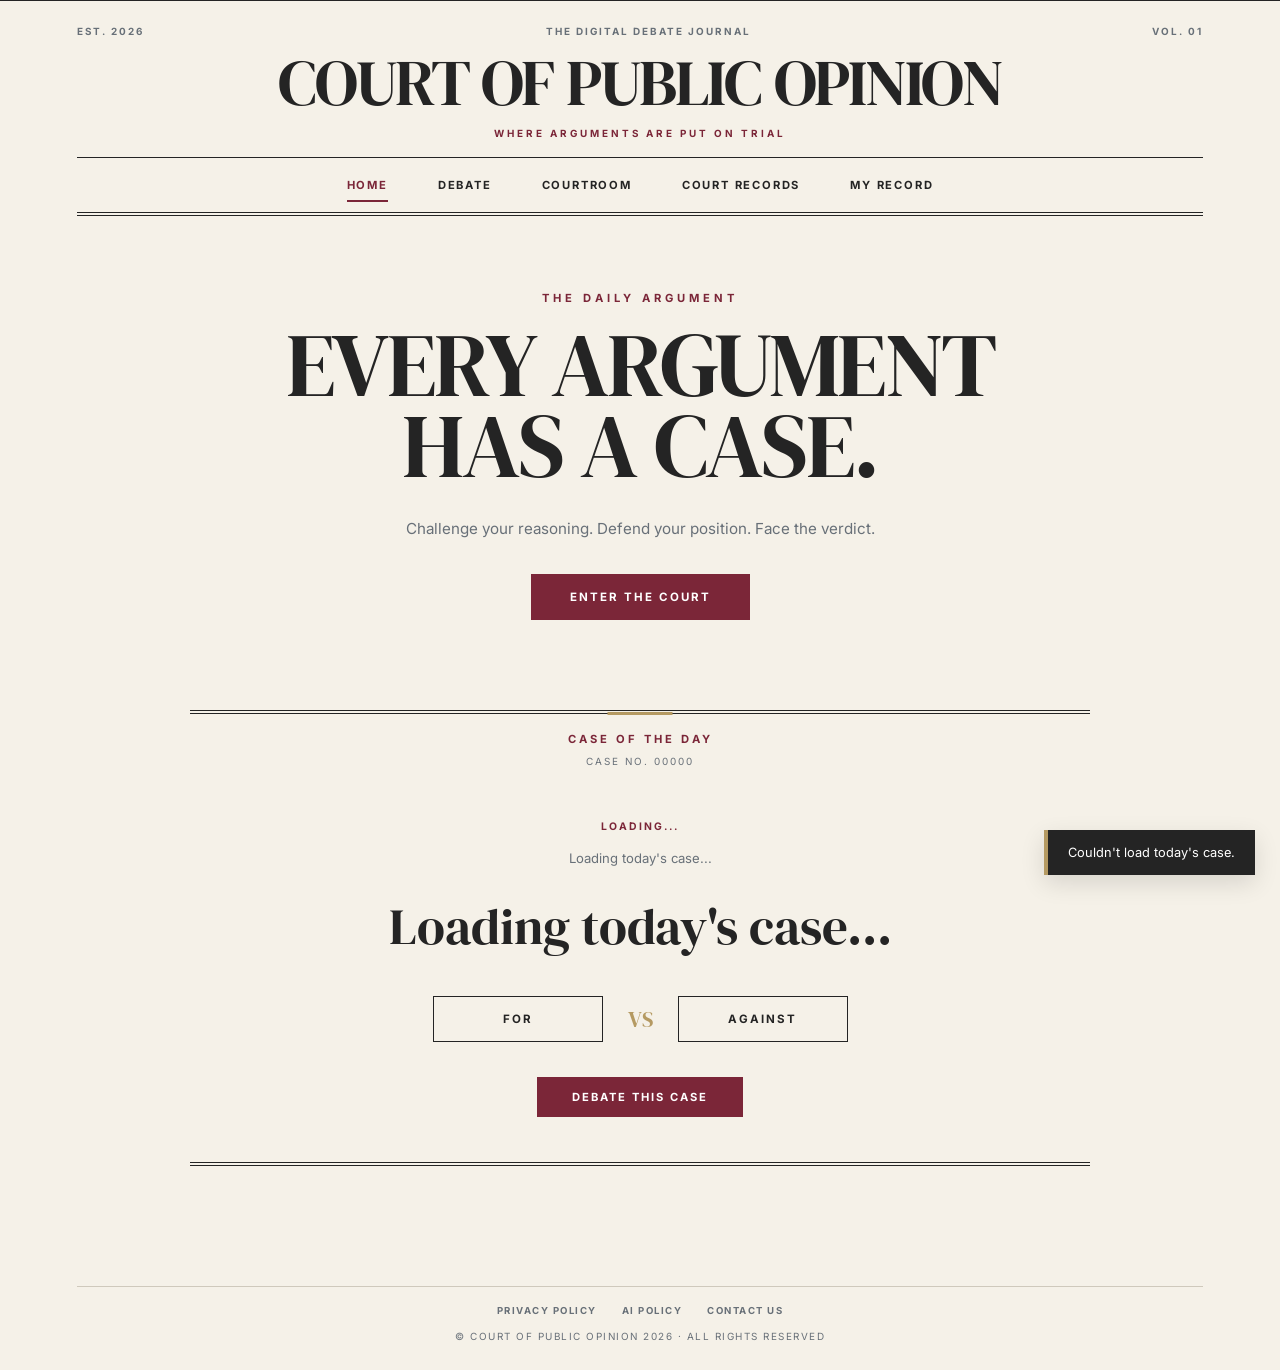
==== commit 32529b8f: "cases records complete with backend, bugs fixrd" ====
--- a/client/index.html
+++ b/client/index.html
@@ -58,19 +58,18 @@
 				<div class="case-header">
 					<span class="case-label"> CASE OF THE DAY </span>
 
-					<span class="case-number"> CASE NO. 00482 </span>
+					<span class="case-number" id="caseNumber"> CASE NO. 00000 </span>
 				</div>
 
 				<div class="case-content">
-					<p class="case-category">ARTIFICIAL INTELLIGENCE · EDUCATION</p>
+					<p class="case-category" id="caseCategory">LOADING...</p>
 
-					<p class="case-description">
-						This case examines whether the use of artificial intelligence should
-						be restricted in academic work.
+					<p class="case-description" id="caseDescription">
+						Loading today's case...
 					</p>
 
 					<h2 id="daily_case">
-						Should AI be allowed in university assignments?
+						Loading today's case...
 					</h2>
 
 					<div class="sides">
